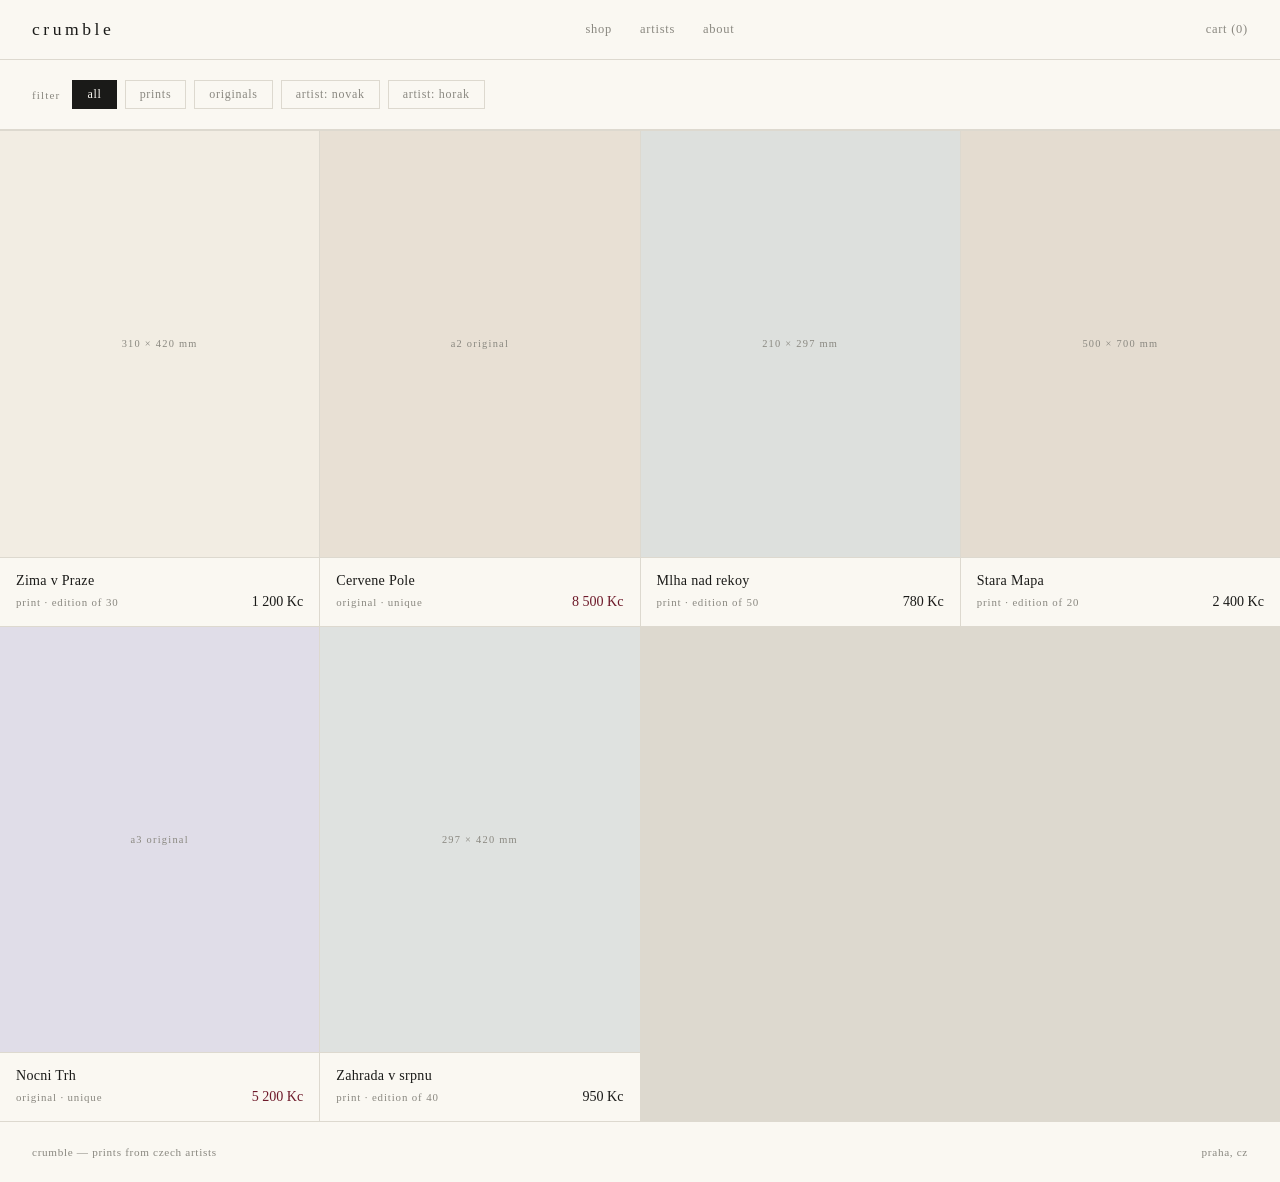
==== prototypes/crumble/index.html @ 382dd6c7 "Initial prototype site — Scout Pad, fbal, Crumble, Director Co-Authored-By: Claude Opus 4.6 <noreply" ====
<!doctype html>
<html lang="en">
<head>
  <meta charset="UTF-8" />
  <meta name="viewport" content="width=device-width, initial-scale=1.0" />
  <title>Crumble — Art Prints</title>
  <style>
    :root {
      --color-vanilla: #faf8f2;
      --color-cream: #f2ede3;
      --color-carbon: #1a1a18;
      --color-carbon-soft: #3a3a36;
      --color-mid: #8a8880;
      --color-rule: #ddd9cf;
      --color-burgundy: #6e1a2a;
    }

    *, *::before, *::after { box-sizing: border-box; margin: 0; padding: 0; }

    body {
      background: var(--color-vanilla);
      color: var(--color-carbon);
      font-family: Georgia, "Times New Roman", serif;
      min-height: 100vh;
    }

    a { color: inherit; text-decoration: none; }

    /* ── Header ── */
    .site-header {
      border-bottom: 1px solid var(--color-rule);
      padding: 0 32px;
      display: flex;
      align-items: center;
      justify-content: space-between;
      height: 60px;
    }

    .logo {
      font-size: 1.1rem;
      font-weight: 400;
      letter-spacing: 0.2em;
      text-transform: lowercase;
    }

    .nav {
      display: flex;
      gap: 28px;
      font-size: 0.78rem;
      letter-spacing: 0.06em;
      text-transform: lowercase;
      color: var(--color-mid);
    }

    .nav a:hover { color: var(--color-carbon); }

    .cart-icon {
      font-size: 0.78rem;
      letter-spacing: 0.06em;
      text-transform: lowercase;
      color: var(--color-mid);
      cursor: pointer;
    }

    /* ── Category filter bar ── */
    .filter-bar {
      padding: 20px 32px;
      border-bottom: 1px solid var(--color-rule);
      display: flex;
      gap: 8px;
      flex-wrap: wrap;
      align-items: center;
    }

    .filter-label {
      font-size: 0.7rem;
      letter-spacing: 0.1em;
      text-transform: lowercase;
      color: var(--color-mid);
      margin-right: 4px;
    }

    .filter-btn {
      border: 1px solid var(--color-rule);
      background: transparent;
      color: var(--color-mid);
      font-family: inherit;
      font-size: 0.75rem;
      letter-spacing: 0.06em;
      text-transform: lowercase;
      padding: 6px 14px;
      border-radius: 0;
      cursor: pointer;
      transition: all 0.15s;
    }

    .filter-btn:hover,
    .filter-btn.active {
      border-color: var(--color-carbon);
      color: var(--color-carbon);
    }

    .filter-btn.active {
      background: var(--color-carbon);
      color: var(--color-vanilla);
    }

    /* ── Product grid ── */
    .product-grid {
      display: grid;
      grid-template-columns: repeat(auto-fill, minmax(260px, 1fr));
      gap: 1px;
      background: var(--color-rule);
      border-top: 1px solid var(--color-rule);
    }

    .product-card {
      background: var(--color-vanilla);
      cursor: pointer;
      overflow: hidden;
      transition: background 0.2s;
    }

    .product-card:hover { background: var(--color-cream); }

    .product-image {
      aspect-ratio: 3/4;
      background: var(--color-cream);
      display: flex;
      align-items: center;
      justify-content: center;
      position: relative;
      overflow: hidden;
    }

    .product-image-placeholder {
      font-size: 0.65rem;
      letter-spacing: 0.12em;
      text-transform: lowercase;
      color: var(--color-mid);
    }

    .product-card:hover .product-overlay {
      opacity: 1;
    }

    .product-overlay {
      position: absolute;
      inset: 0;
      background: rgba(26,26,24,0.04);
      display: flex;
      align-items: flex-end;
      padding: 16px;
      opacity: 0;
      transition: opacity 0.2s;
    }

    .product-overlay-btn {
      width: 100%;
      border: 1px solid var(--color-carbon);
      background: var(--color-vanilla);
      color: var(--color-carbon);
      font-family: inherit;
      font-size: 0.72rem;
      letter-spacing: 0.08em;
      text-transform: lowercase;
      padding: 9px;
      border-radius: 0;
      cursor: pointer;
    }

    .product-info {
      padding: 14px 16px 16px;
      border-top: 1px solid var(--color-rule);
    }

    .product-title {
      font-size: 0.88rem;
      font-weight: 400;
      letter-spacing: 0.02em;
      margin-bottom: 4px;
    }

    .product-meta {
      display: flex;
      justify-content: space-between;
      align-items: baseline;
    }

    .product-type {
      font-size: 0.68rem;
      letter-spacing: 0.08em;
      text-transform: lowercase;
      color: var(--color-mid);
    }

    .product-price {
      font-size: 0.88rem;
      color: var(--color-carbon);
    }

    .product-price-burgundy {
      color: var(--color-burgundy);
    }

    /* ── Footer ── */
    .site-footer {
      border-top: 1px solid var(--color-rule);
      padding: 24px 32px;
      display: flex;
      justify-content: space-between;
      align-items: center;
    }

    .footer-text {
      font-size: 0.7rem;
      letter-spacing: 0.06em;
      text-transform: lowercase;
      color: var(--color-mid);
    }
  </style>
</head>
<body>

  <!-- Header -->
  <header class="site-header">
    <span class="logo">crumble</span>
    <nav class="nav">
      <a href="#">shop</a>
      <a href="#">artists</a>
      <a href="#">about</a>
    </nav>
    <span class="cart-icon">cart (0)</span>
  </header>

  <!-- Category filter -->
  <div class="filter-bar">
    <span class="filter-label">filter</span>
    <button class="filter-btn active" onclick="setFilter(this)">all</button>
    <button class="filter-btn" onclick="setFilter(this)">prints</button>
    <button class="filter-btn" onclick="setFilter(this)">originals</button>
    <button class="filter-btn" onclick="setFilter(this)">artist: Novak</button>
    <button class="filter-btn" onclick="setFilter(this)">artist: Horak</button>
  </div>

  <!-- Product grid -->
  <div class="product-grid">

    <div class="product-card">
      <div class="product-image">
        <span class="product-image-placeholder">310 &times; 420 mm</span>
        <div class="product-overlay">
          <button class="product-overlay-btn">add to cart</button>
        </div>
      </div>
      <div class="product-info">
        <div class="product-title">Zima v Praze</div>
        <div class="product-meta">
          <span class="product-type">print · edition of 30</span>
          <span class="product-price">1 200 Kc</span>
        </div>
      </div>
    </div>

    <div class="product-card">
      <div class="product-image" style="background:#e8e0d4;">
        <span class="product-image-placeholder">A2 original</span>
        <div class="product-overlay">
          <button class="product-overlay-btn">add to cart</button>
        </div>
      </div>
      <div class="product-info">
        <div class="product-title">Cervene Pole</div>
        <div class="product-meta">
          <span class="product-type">original · unique</span>
          <span class="product-price product-price-burgundy">8 500 Kc</span>
        </div>
      </div>
    </div>

    <div class="product-card">
      <div class="product-image" style="background:#dde0dd;">
        <span class="product-image-placeholder">210 &times; 297 mm</span>
        <div class="product-overlay">
          <button class="product-overlay-btn">add to cart</button>
        </div>
      </div>
      <div class="product-info">
        <div class="product-title">Mlha nad rekoy</div>
        <div class="product-meta">
          <span class="product-type">print · edition of 50</span>
          <span class="product-price">780 Kc</span>
        </div>
      </div>
    </div>

    <div class="product-card">
      <div class="product-image" style="background:#e4dcd0;">
        <span class="product-image-placeholder">500 &times; 700 mm</span>
        <div class="product-overlay">
          <button class="product-overlay-btn">add to cart</button>
        </div>
      </div>
      <div class="product-info">
        <div class="product-title">Stara Mapa</div>
        <div class="product-meta">
          <span class="product-type">print · edition of 20</span>
          <span class="product-price">2 400 Kc</span>
        </div>
      </div>
    </div>

    <div class="product-card">
      <div class="product-image" style="background:#e0dde8;">
        <span class="product-image-placeholder">A3 original</span>
        <div class="product-overlay">
          <button class="product-overlay-btn">add to cart</button>
        </div>
      </div>
      <div class="product-info">
        <div class="product-title">Nocni Trh</div>
        <div class="product-meta">
          <span class="product-type">original · unique</span>
          <span class="product-price product-price-burgundy">5 200 Kc</span>
        </div>
      </div>
    </div>

    <div class="product-card">
      <div class="product-image" style="background:#dfe2e0;">
        <span class="product-image-placeholder">297 &times; 420 mm</span>
        <div class="product-overlay">
          <button class="product-overlay-btn">add to cart</button>
        </div>
      </div>
      <div class="product-info">
        <div class="product-title">Zahrada v srpnu</div>
        <div class="product-meta">
          <span class="product-type">print · edition of 40</span>
          <span class="product-price">950 Kc</span>
        </div>
      </div>
    </div>

  </div>

  <!-- Footer -->
  <footer class="site-footer">
    <span class="footer-text">crumble &mdash; prints from Czech artists</span>
    <span class="footer-text">Praha, CZ</span>
  </footer>

  <script>
    function setFilter(btn) {
      document.querySelectorAll('.filter-btn').forEach(b => b.classList.remove('active'));
      btn.classList.add('active');
    }
  </script>

</body>
</html>
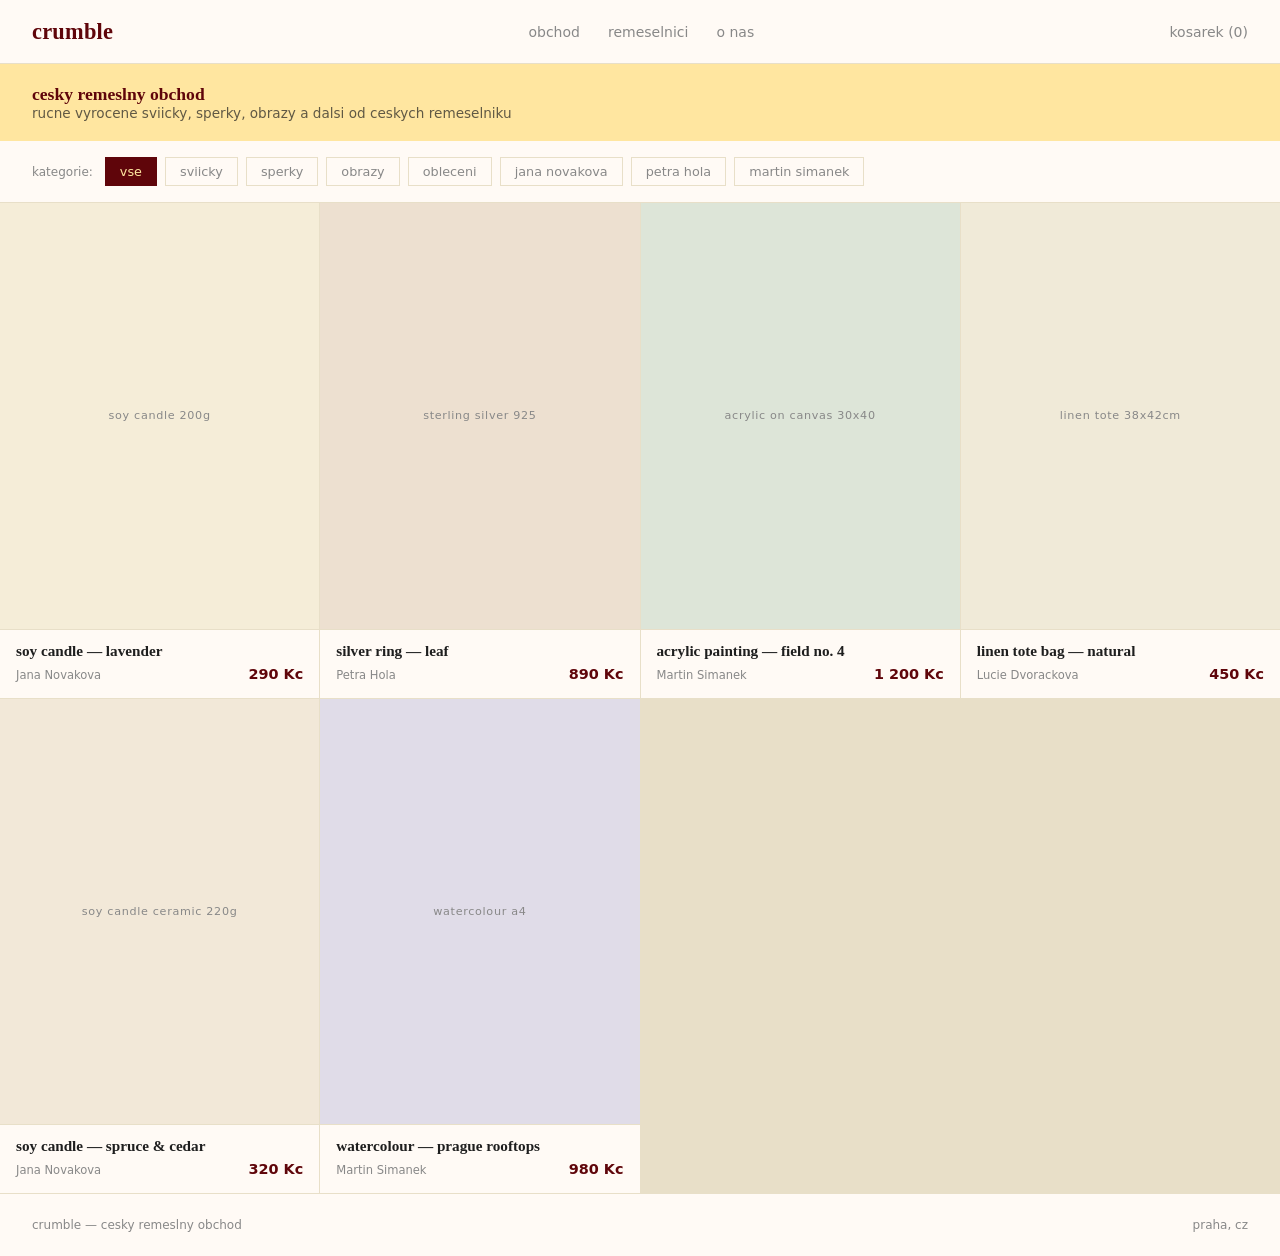
==== commit 50e4ca27: "fix(crumble): correct brand tokens, typography, and product data from CLAUDE.md Co-Authored-By: Clau" ====
--- a/prototypes/crumble/index.html
+++ b/prototypes/crumble/index.html
@@ -3,26 +3,33 @@
 <head>
   <meta charset="UTF-8" />
   <meta name="viewport" content="width=device-width, initial-scale=1.0" />
-  <title>Crumble — Art Prints</title>
+  <title>Crumble — Cesky remeslny obchod</title>
   <style>
     :root {
-      --color-vanilla: #faf8f2;
-      --color-cream: #f2ede3;
-      --color-carbon: #1a1a18;
-      --color-carbon-soft: #3a3a36;
-      --color-mid: #8a8880;
-      --color-rule: #ddd9cf;
-      --color-burgundy: #6e1a2a;
-    }
+      --color-burgundy: #5f050a;
+      --color-vanilla: #ffe6a0;
+      --color-carbon: #1e1e1e;
+      --color-seashell: #fffaf5;
+      --color-lime: #c8d278;
+      --color-olive: #5a643c;
+      --color-pink: #e6a0af;
+      --color-mid: #888;
+      --color-rule: #e8dfc8;
+    }
+
+    @import url('https://fonts.googleapis.com/css2?family=Fraunces:opsz,wght@9..144,400;9..144,600&family=Reddit+Sans:wght@400;700&display=swap');
 
     *, *::before, *::after { box-sizing: border-box; margin: 0; padding: 0; }
 
     body {
-      background: var(--color-vanilla);
+      background: var(--color-seashell);
       color: var(--color-carbon);
-      font-family: Georgia, "Times New Roman", serif;
+      font-family: "Reddit Sans", system-ui, sans-serif;
+      font-size: 16px;
       min-height: 100vh;
     }
+
+    h1, h2, h3, .logo { font-family: "Fraunces", Georgia, serif; }
 
     a { color: inherit; text-decoration: none; }
 
@@ -33,38 +40,57 @@
       display: flex;
       align-items: center;
       justify-content: space-between;
-      height: 60px;
+      height: 64px;
     }
 
     .logo {
+      font-size: 1.4rem;
+      font-weight: 600;
+      text-transform: lowercase;
+      color: var(--color-burgundy);
+      letter-spacing: 0.01em;
+    }
+
+    .nav {
+      display: flex;
+      gap: 28px;
+      font-size: 0.875rem;
+      color: var(--color-mid);
+    }
+
+    .nav a:hover { color: var(--color-carbon); }
+
+    .cart-icon {
+      font-size: 0.875rem;
+      color: var(--color-mid);
+      cursor: pointer;
+    }
+
+    /* ── Hero band ── */
+    .hero-band {
+      background: var(--color-vanilla);
+      padding: 20px 32px;
+      display: flex;
+      align-items: center;
+      gap: 16px;
+    }
+
+    .hero-band h1 {
       font-size: 1.1rem;
-      font-weight: 400;
-      letter-spacing: 0.2em;
-      text-transform: lowercase;
-    }
-
-    .nav {
-      display: flex;
-      gap: 28px;
-      font-size: 0.78rem;
-      letter-spacing: 0.06em;
-      text-transform: lowercase;
-      color: var(--color-mid);
-    }
-
-    .nav a:hover { color: var(--color-carbon); }
-
-    .cart-icon {
-      font-size: 0.78rem;
-      letter-spacing: 0.06em;
-      text-transform: lowercase;
-      color: var(--color-mid);
-      cursor: pointer;
-    }
-
-    /* ── Category filter bar ── */
+      font-weight: 600;
+      text-transform: lowercase;
+      color: var(--color-burgundy);
+    }
+
+    .hero-band p {
+      font-size: 0.85rem;
+      color: var(--color-carbon);
+      opacity: 0.7;
+    }
+
+    /* ── Filter bar ── */
     .filter-bar {
-      padding: 20px 32px;
+      padding: 16px 32px;
       border-bottom: 1px solid var(--color-rule);
       display: flex;
       gap: 8px;
@@ -73,20 +99,18 @@
     }
 
     .filter-label {
-      font-size: 0.7rem;
-      letter-spacing: 0.1em;
-      text-transform: lowercase;
+      font-size: 0.75rem;
       color: var(--color-mid);
       margin-right: 4px;
+      text-transform: lowercase;
     }
 
     .filter-btn {
       border: 1px solid var(--color-rule);
       background: transparent;
       color: var(--color-mid);
-      font-family: inherit;
-      font-size: 0.75rem;
-      letter-spacing: 0.06em;
+      font-family: "Reddit Sans", system-ui, sans-serif;
+      font-size: 0.8rem;
       text-transform: lowercase;
       padding: 6px 14px;
       border-radius: 0;
@@ -94,16 +118,8 @@
       transition: all 0.15s;
     }
 
-    .filter-btn:hover,
-    .filter-btn.active {
-      border-color: var(--color-carbon);
-      color: var(--color-carbon);
-    }
-
-    .filter-btn.active {
-      background: var(--color-carbon);
-      color: var(--color-vanilla);
-    }
+    .filter-btn:hover { border-color: var(--color-carbon); color: var(--color-carbon); }
+    .filter-btn.active { background: var(--color-burgundy); border-color: var(--color-burgundy); color: var(--color-vanilla); }
 
     /* ── Product grid ── */
     .product-grid {
@@ -111,21 +127,18 @@
       grid-template-columns: repeat(auto-fill, minmax(260px, 1fr));
       gap: 1px;
       background: var(--color-rule);
-      border-top: 1px solid var(--color-rule);
     }
 
     .product-card {
-      background: var(--color-vanilla);
+      background: var(--color-seashell);
       cursor: pointer;
-      overflow: hidden;
-      transition: background 0.2s;
-    }
-
-    .product-card:hover { background: var(--color-cream); }
+      transition: background 0.15s;
+    }
+
+    .product-card:hover { background: #fff8ee; }
 
     .product-image {
       aspect-ratio: 3/4;
-      background: var(--color-cream);
       display: flex;
       align-items: center;
       justify-content: center;
@@ -134,20 +147,16 @@
     }
 
     .product-image-placeholder {
-      font-size: 0.65rem;
-      letter-spacing: 0.12em;
-      text-transform: lowercase;
-      color: var(--color-mid);
-    }
-
-    .product-card:hover .product-overlay {
-      opacity: 1;
+      font-size: 0.7rem;
+      color: var(--color-mid);
+      text-transform: lowercase;
+      letter-spacing: 0.06em;
     }
 
     .product-overlay {
       position: absolute;
       inset: 0;
-      background: rgba(26,26,24,0.04);
+      background: rgba(255,230,160,0.15);
       display: flex;
       align-items: flex-end;
       padding: 16px;
@@ -155,30 +164,33 @@
       transition: opacity 0.2s;
     }
 
+    .product-card:hover .product-overlay { opacity: 1; }
+
     .product-overlay-btn {
       width: 100%;
-      border: 1px solid var(--color-carbon);
-      background: var(--color-vanilla);
-      color: var(--color-carbon);
-      font-family: inherit;
-      font-size: 0.72rem;
-      letter-spacing: 0.08em;
+      border: 1px solid var(--color-burgundy);
+      background: var(--color-seashell);
+      color: var(--color-burgundy);
+      font-family: "Reddit Sans", system-ui, sans-serif;
+      font-size: 0.78rem;
       text-transform: lowercase;
       padding: 9px;
       border-radius: 0;
       cursor: pointer;
+      font-weight: 700;
     }
 
     .product-info {
-      padding: 14px 16px 16px;
+      padding: 12px 16px 16px;
       border-top: 1px solid var(--color-rule);
     }
 
     .product-title {
-      font-size: 0.88rem;
-      font-weight: 400;
-      letter-spacing: 0.02em;
-      margin-bottom: 4px;
+      font-family: "Fraunces", Georgia, serif;
+      font-size: 0.95rem;
+      font-weight: 600;
+      text-transform: lowercase;
+      margin-bottom: 6px;
     }
 
     .product-meta {
@@ -187,19 +199,14 @@
       align-items: baseline;
     }
 
-    .product-type {
-      font-size: 0.68rem;
-      letter-spacing: 0.08em;
-      text-transform: lowercase;
+    .product-artist {
+      font-size: 0.72rem;
       color: var(--color-mid);
     }
 
     .product-price {
-      font-size: 0.88rem;
-      color: var(--color-carbon);
-    }
-
-    .product-price-burgundy {
+      font-size: 0.9rem;
+      font-weight: 700;
       color: var(--color-burgundy);
     }
 
@@ -209,144 +216,136 @@
       padding: 24px 32px;
       display: flex;
       justify-content: space-between;
-      align-items: center;
     }
 
     .footer-text {
-      font-size: 0.7rem;
-      letter-spacing: 0.06em;
-      text-transform: lowercase;
-      color: var(--color-mid);
+      font-size: 0.75rem;
+      color: var(--color-mid);
+      text-transform: lowercase;
     }
   </style>
 </head>
 <body>
 
-  <!-- Header -->
   <header class="site-header">
     <span class="logo">crumble</span>
     <nav class="nav">
-      <a href="#">shop</a>
-      <a href="#">artists</a>
-      <a href="#">about</a>
+      <a href="#">obchod</a>
+      <a href="#">remeselnici</a>
+      <a href="#">o nas</a>
     </nav>
-    <span class="cart-icon">cart (0)</span>
+    <span class="cart-icon">kosarek (0)</span>
   </header>
 
-  <!-- Category filter -->
+  <div class="hero-band">
+    <div>
+      <h1>cesky remeslny obchod</h1>
+      <p>rucne vyrocene sviicky, sperky, obrazy a dalsi od ceskych remeselniku</p>
+    </div>
+  </div>
+
   <div class="filter-bar">
-    <span class="filter-label">filter</span>
-    <button class="filter-btn active" onclick="setFilter(this)">all</button>
-    <button class="filter-btn" onclick="setFilter(this)">prints</button>
-    <button class="filter-btn" onclick="setFilter(this)">originals</button>
-    <button class="filter-btn" onclick="setFilter(this)">artist: Novak</button>
-    <button class="filter-btn" onclick="setFilter(this)">artist: Horak</button>
+    <span class="filter-label">kategorie:</span>
+    <button class="filter-btn active" onclick="setFilter(this)">vse</button>
+    <button class="filter-btn" onclick="setFilter(this)">sviicky</button>
+    <button class="filter-btn" onclick="setFilter(this)">sperky</button>
+    <button class="filter-btn" onclick="setFilter(this)">obrazy</button>
+    <button class="filter-btn" onclick="setFilter(this)">obleceni</button>
+    <button class="filter-btn" onclick="setFilter(this)">Jana Novakova</button>
+    <button class="filter-btn" onclick="setFilter(this)">Petra Hola</button>
+    <button class="filter-btn" onclick="setFilter(this)">Martin Simanek</button>
   </div>
 
-  <!-- Product grid -->
   <div class="product-grid">
 
     <div class="product-card">
-      <div class="product-image">
-        <span class="product-image-placeholder">310 &times; 420 mm</span>
-        <div class="product-overlay">
-          <button class="product-overlay-btn">add to cart</button>
-        </div>
-      </div>
-      <div class="product-info">
-        <div class="product-title">Zima v Praze</div>
-        <div class="product-meta">
-          <span class="product-type">print · edition of 30</span>
+      <div class="product-image" style="background:#f5edd8;">
+        <span class="product-image-placeholder">soy candle 200g</span>
+        <div class="product-overlay"><button class="product-overlay-btn">pridat do kosarku</button></div>
+      </div>
+      <div class="product-info">
+        <div class="product-title">soy candle &mdash; lavender</div>
+        <div class="product-meta">
+          <span class="product-artist">Jana Novakova</span>
+          <span class="product-price">290 Kc</span>
+        </div>
+      </div>
+    </div>
+
+    <div class="product-card">
+      <div class="product-image" style="background:#ede0d0;">
+        <span class="product-image-placeholder">sterling silver 925</span>
+        <div class="product-overlay"><button class="product-overlay-btn">pridat do kosarku</button></div>
+      </div>
+      <div class="product-info">
+        <div class="product-title">silver ring &mdash; leaf</div>
+        <div class="product-meta">
+          <span class="product-artist">Petra Hola</span>
+          <span class="product-price">890 Kc</span>
+        </div>
+      </div>
+    </div>
+
+    <div class="product-card">
+      <div class="product-image" style="background:#dde5d8;">
+        <span class="product-image-placeholder">acrylic on canvas 30x40</span>
+        <div class="product-overlay"><button class="product-overlay-btn">pridat do kosarku</button></div>
+      </div>
+      <div class="product-info">
+        <div class="product-title">acrylic painting &mdash; field no. 4</div>
+        <div class="product-meta">
+          <span class="product-artist">Martin Simanek</span>
           <span class="product-price">1 200 Kc</span>
         </div>
       </div>
     </div>
 
     <div class="product-card">
-      <div class="product-image" style="background:#e8e0d4;">
-        <span class="product-image-placeholder">A2 original</span>
-        <div class="product-overlay">
-          <button class="product-overlay-btn">add to cart</button>
-        </div>
-      </div>
-      <div class="product-info">
-        <div class="product-title">Cervene Pole</div>
-        <div class="product-meta">
-          <span class="product-type">original · unique</span>
-          <span class="product-price product-price-burgundy">8 500 Kc</span>
-        </div>
-      </div>
-    </div>
-
-    <div class="product-card">
-      <div class="product-image" style="background:#dde0dd;">
-        <span class="product-image-placeholder">210 &times; 297 mm</span>
-        <div class="product-overlay">
-          <button class="product-overlay-btn">add to cart</button>
-        </div>
-      </div>
-      <div class="product-info">
-        <div class="product-title">Mlha nad rekoy</div>
-        <div class="product-meta">
-          <span class="product-type">print · edition of 50</span>
-          <span class="product-price">780 Kc</span>
-        </div>
-      </div>
-    </div>
-
-    <div class="product-card">
-      <div class="product-image" style="background:#e4dcd0;">
-        <span class="product-image-placeholder">500 &times; 700 mm</span>
-        <div class="product-overlay">
-          <button class="product-overlay-btn">add to cart</button>
-        </div>
-      </div>
-      <div class="product-info">
-        <div class="product-title">Stara Mapa</div>
-        <div class="product-meta">
-          <span class="product-type">print · edition of 20</span>
-          <span class="product-price">2 400 Kc</span>
-        </div>
-      </div>
-    </div>
-
-    <div class="product-card">
-      <div class="product-image" style="background:#e0dde8;">
-        <span class="product-image-placeholder">A3 original</span>
-        <div class="product-overlay">
-          <button class="product-overlay-btn">add to cart</button>
-        </div>
-      </div>
-      <div class="product-info">
-        <div class="product-title">Nocni Trh</div>
-        <div class="product-meta">
-          <span class="product-type">original · unique</span>
-          <span class="product-price product-price-burgundy">5 200 Kc</span>
-        </div>
-      </div>
-    </div>
-
-    <div class="product-card">
-      <div class="product-image" style="background:#dfe2e0;">
-        <span class="product-image-placeholder">297 &times; 420 mm</span>
-        <div class="product-overlay">
-          <button class="product-overlay-btn">add to cart</button>
-        </div>
-      </div>
-      <div class="product-info">
-        <div class="product-title">Zahrada v srpnu</div>
-        <div class="product-meta">
-          <span class="product-type">print · edition of 40</span>
-          <span class="product-price">950 Kc</span>
+      <div class="product-image" style="background:#f0ead8;">
+        <span class="product-image-placeholder">linen tote 38x42cm</span>
+        <div class="product-overlay"><button class="product-overlay-btn">pridat do kosarku</button></div>
+      </div>
+      <div class="product-info">
+        <div class="product-title">linen tote bag &mdash; natural</div>
+        <div class="product-meta">
+          <span class="product-artist">Lucie Dvorackova</span>
+          <span class="product-price">450 Kc</span>
+        </div>
+      </div>
+    </div>
+
+    <div class="product-card">
+      <div class="product-image" style="background:#f2e8d8;">
+        <span class="product-image-placeholder">soy candle ceramic 220g</span>
+        <div class="product-overlay"><button class="product-overlay-btn">pridat do kosarku</button></div>
+      </div>
+      <div class="product-info">
+        <div class="product-title">soy candle &mdash; spruce &amp; cedar</div>
+        <div class="product-meta">
+          <span class="product-artist">Jana Novakova</span>
+          <span class="product-price">320 Kc</span>
+        </div>
+      </div>
+    </div>
+
+    <div class="product-card">
+      <div class="product-image" style="background:#e0dce8;">
+        <span class="product-image-placeholder">watercolour A4</span>
+        <div class="product-overlay"><button class="product-overlay-btn">pridat do kosarku</button></div>
+      </div>
+      <div class="product-info">
+        <div class="product-title">watercolour &mdash; prague rooftops</div>
+        <div class="product-meta">
+          <span class="product-artist">Martin Simanek</span>
+          <span class="product-price">980 Kc</span>
         </div>
       </div>
     </div>
 
   </div>
 
-  <!-- Footer -->
   <footer class="site-footer">
-    <span class="footer-text">crumble &mdash; prints from Czech artists</span>
+    <span class="footer-text">crumble &mdash; cesky remeslny obchod</span>
     <span class="footer-text">Praha, CZ</span>
   </footer>
 
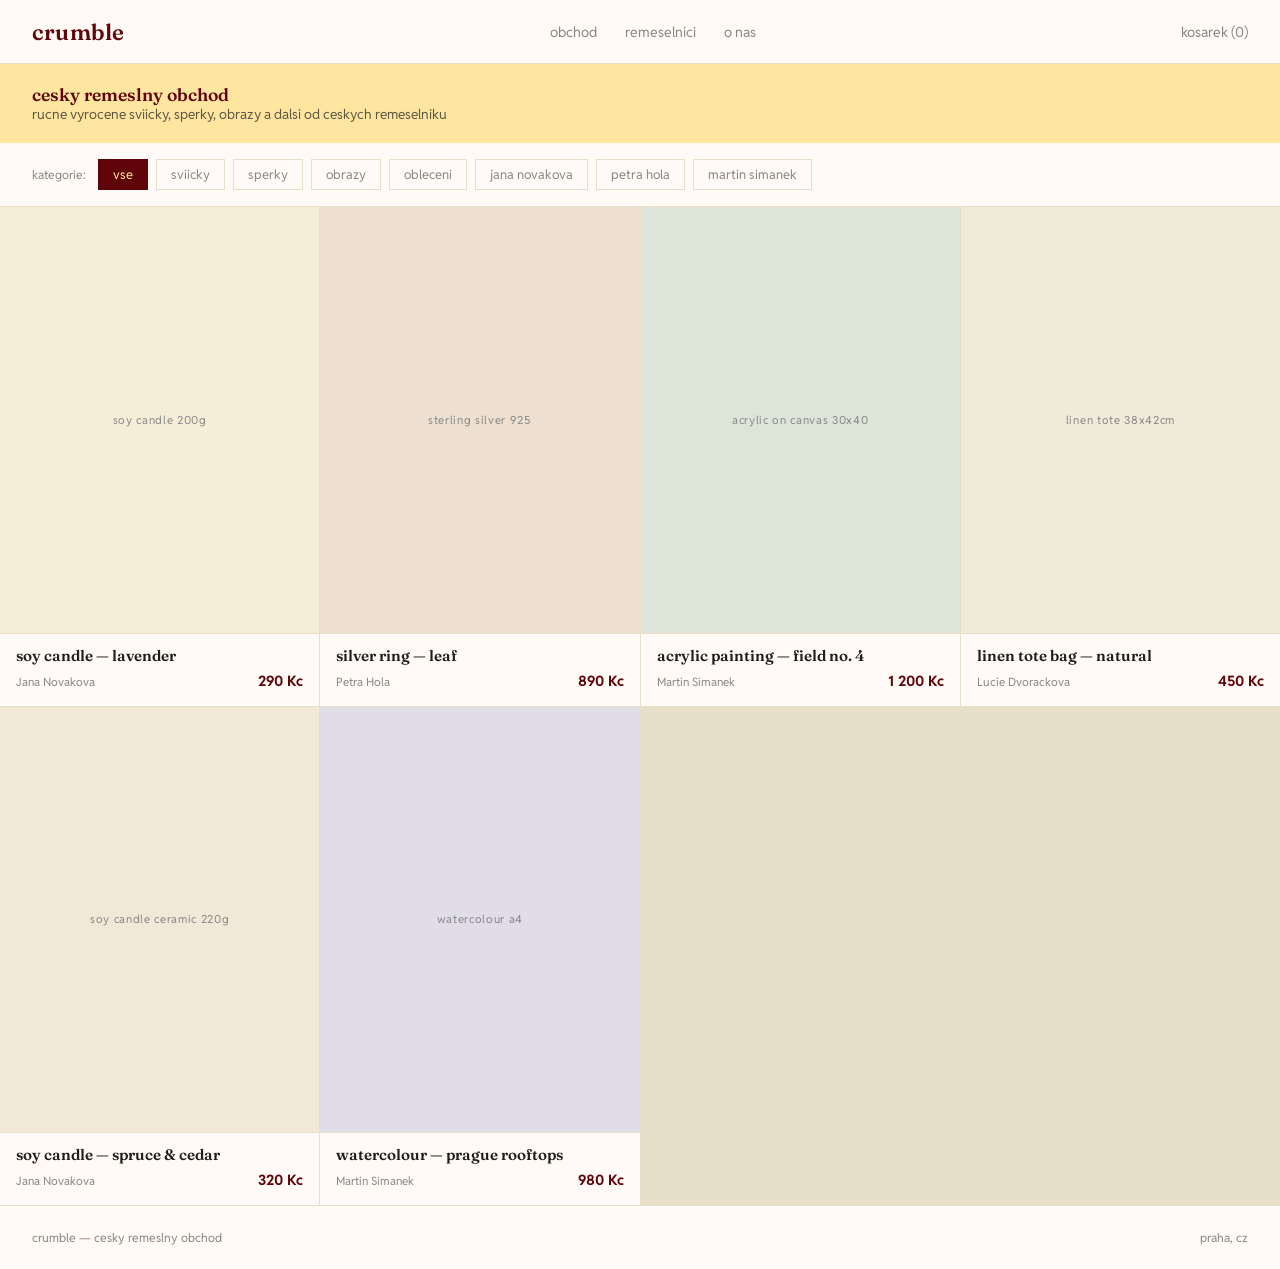
==== commit e4c1a43a: "fix(crumble): move font import from @import to <link> tags in <head> CSS @import inside <style> afte" ====
--- a/prototypes/crumble/index.html
+++ b/prototypes/crumble/index.html
@@ -4,6 +4,9 @@
   <meta charset="UTF-8" />
   <meta name="viewport" content="width=device-width, initial-scale=1.0" />
   <title>Crumble — Cesky remeslny obchod</title>
+  <link rel="preconnect" href="https://fonts.googleapis.com" />
+  <link rel="preconnect" href="https://fonts.gstatic.com" crossorigin />
+  <link href="https://fonts.googleapis.com/css2?family=Fraunces:opsz,wght@9..144,400;9..144,600&family=Reddit+Sans:wght@400;700&display=swap" rel="stylesheet" />
   <style>
     :root {
       --color-burgundy: #5f050a;
@@ -17,8 +20,6 @@
       --color-rule: #e8dfc8;
     }
 
-    @import url('https://fonts.googleapis.com/css2?family=Fraunces:opsz,wght@9..144,400;9..144,600&family=Reddit+Sans:wght@400;700&display=swap');
-
     *, *::before, *::after { box-sizing: border-box; margin: 0; padding: 0; }
 
     body {
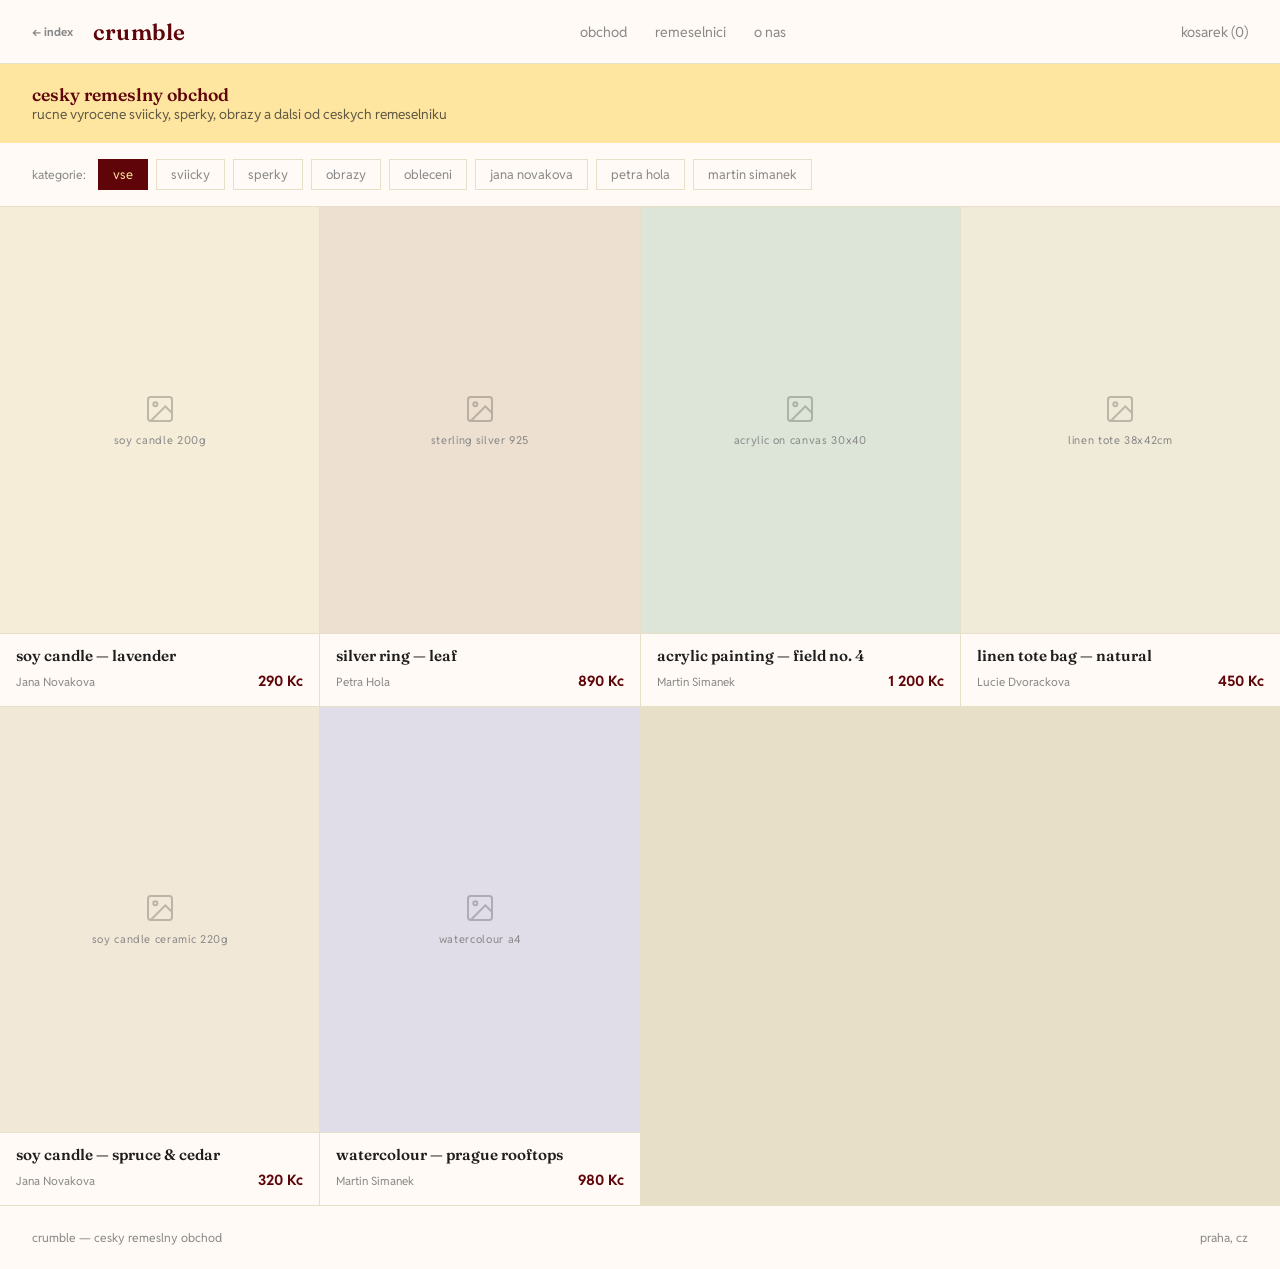
==== commit 7b3b92c3: "fix: address CEO design review — 6 issues across all prototypes - scout-pad: Save button now dim by " ====
--- a/prototypes/crumble/index.html
+++ b/prototypes/crumble/index.html
@@ -148,7 +148,16 @@
     }
 
     .product-image-placeholder {
-      font-size: 0.7rem;
+      display: flex;
+      flex-direction: column;
+      align-items: center;
+      gap: 8px;
+    }
+    .product-image-placeholder svg {
+      opacity: 0.25;
+    }
+    .product-image-placeholder span {
+      font-size: 0.68rem;
       color: var(--color-mid);
       text-transform: lowercase;
       letter-spacing: 0.06em;
@@ -229,7 +238,10 @@
 <body>
 
   <header class="site-header">
-    <span class="logo">crumble</span>
+    <div style="display:flex;align-items:center;gap:20px;">
+      <a href="../../index.html" style="font-size:0.72rem;color:var(--color-mid);text-decoration:none;font-weight:700;">← index</a>
+      <span class="logo">crumble</span>
+    </div>
     <nav class="nav">
       <a href="#">obchod</a>
       <a href="#">remeselnici</a>
@@ -261,7 +273,7 @@
 
     <div class="product-card">
       <div class="product-image" style="background:#f5edd8;">
-        <span class="product-image-placeholder">soy candle 200g</span>
+        <div class="product-image-placeholder"><svg width="32" height="32" viewBox="0 0 24 24" fill="none" stroke="currentColor" stroke-width="1.5"><rect x="3" y="3" width="18" height="18" rx="2"/><circle cx="8.5" cy="8.5" r="1.5"/><path d="m21 15-5-5L5 21"/></svg><span>soy candle 200g</span></div>
         <div class="product-overlay"><button class="product-overlay-btn">pridat do kosarku</button></div>
       </div>
       <div class="product-info">
@@ -275,7 +287,7 @@
 
     <div class="product-card">
       <div class="product-image" style="background:#ede0d0;">
-        <span class="product-image-placeholder">sterling silver 925</span>
+        <div class="product-image-placeholder"><svg width="32" height="32" viewBox="0 0 24 24" fill="none" stroke="currentColor" stroke-width="1.5"><rect x="3" y="3" width="18" height="18" rx="2"/><circle cx="8.5" cy="8.5" r="1.5"/><path d="m21 15-5-5L5 21"/></svg><span>sterling silver 925</span></div>
         <div class="product-overlay"><button class="product-overlay-btn">pridat do kosarku</button></div>
       </div>
       <div class="product-info">
@@ -289,7 +301,7 @@
 
     <div class="product-card">
       <div class="product-image" style="background:#dde5d8;">
-        <span class="product-image-placeholder">acrylic on canvas 30x40</span>
+        <div class="product-image-placeholder"><svg width="32" height="32" viewBox="0 0 24 24" fill="none" stroke="currentColor" stroke-width="1.5"><rect x="3" y="3" width="18" height="18" rx="2"/><circle cx="8.5" cy="8.5" r="1.5"/><path d="m21 15-5-5L5 21"/></svg><span>acrylic on canvas 30x40</span></div>
         <div class="product-overlay"><button class="product-overlay-btn">pridat do kosarku</button></div>
       </div>
       <div class="product-info">
@@ -303,7 +315,7 @@
 
     <div class="product-card">
       <div class="product-image" style="background:#f0ead8;">
-        <span class="product-image-placeholder">linen tote 38x42cm</span>
+        <div class="product-image-placeholder"><svg width="32" height="32" viewBox="0 0 24 24" fill="none" stroke="currentColor" stroke-width="1.5"><rect x="3" y="3" width="18" height="18" rx="2"/><circle cx="8.5" cy="8.5" r="1.5"/><path d="m21 15-5-5L5 21"/></svg><span>linen tote 38x42cm</span></div>
         <div class="product-overlay"><button class="product-overlay-btn">pridat do kosarku</button></div>
       </div>
       <div class="product-info">
@@ -317,7 +329,7 @@
 
     <div class="product-card">
       <div class="product-image" style="background:#f2e8d8;">
-        <span class="product-image-placeholder">soy candle ceramic 220g</span>
+        <div class="product-image-placeholder"><svg width="32" height="32" viewBox="0 0 24 24" fill="none" stroke="currentColor" stroke-width="1.5"><rect x="3" y="3" width="18" height="18" rx="2"/><circle cx="8.5" cy="8.5" r="1.5"/><path d="m21 15-5-5L5 21"/></svg><span>soy candle ceramic 220g</span></div>
         <div class="product-overlay"><button class="product-overlay-btn">pridat do kosarku</button></div>
       </div>
       <div class="product-info">
@@ -331,7 +343,7 @@
 
     <div class="product-card">
       <div class="product-image" style="background:#e0dce8;">
-        <span class="product-image-placeholder">watercolour A4</span>
+        <div class="product-image-placeholder"><svg width="32" height="32" viewBox="0 0 24 24" fill="none" stroke="currentColor" stroke-width="1.5"><rect x="3" y="3" width="18" height="18" rx="2"/><circle cx="8.5" cy="8.5" r="1.5"/><path d="m21 15-5-5L5 21"/></svg><span>watercolour A4</span></div>
         <div class="product-overlay"><button class="product-overlay-btn">pridat do kosarku</button></div>
       </div>
       <div class="product-info">
